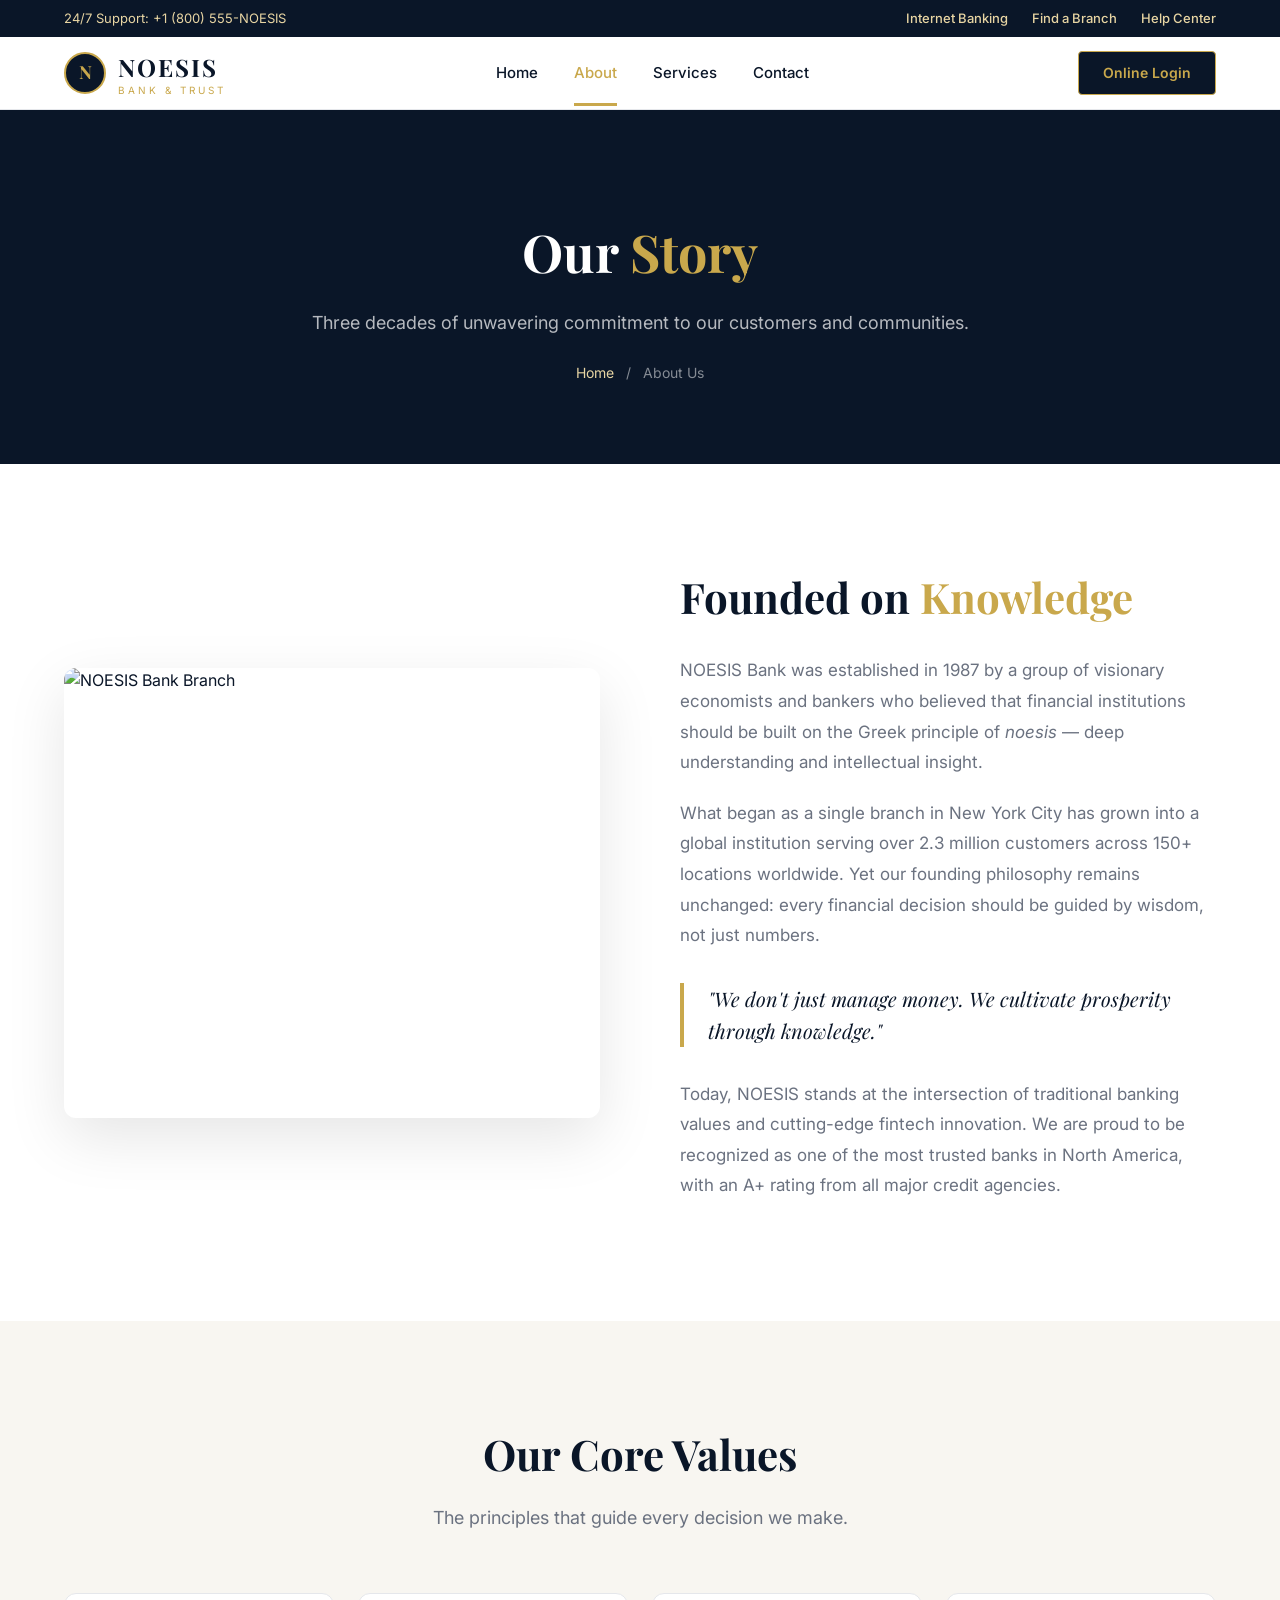
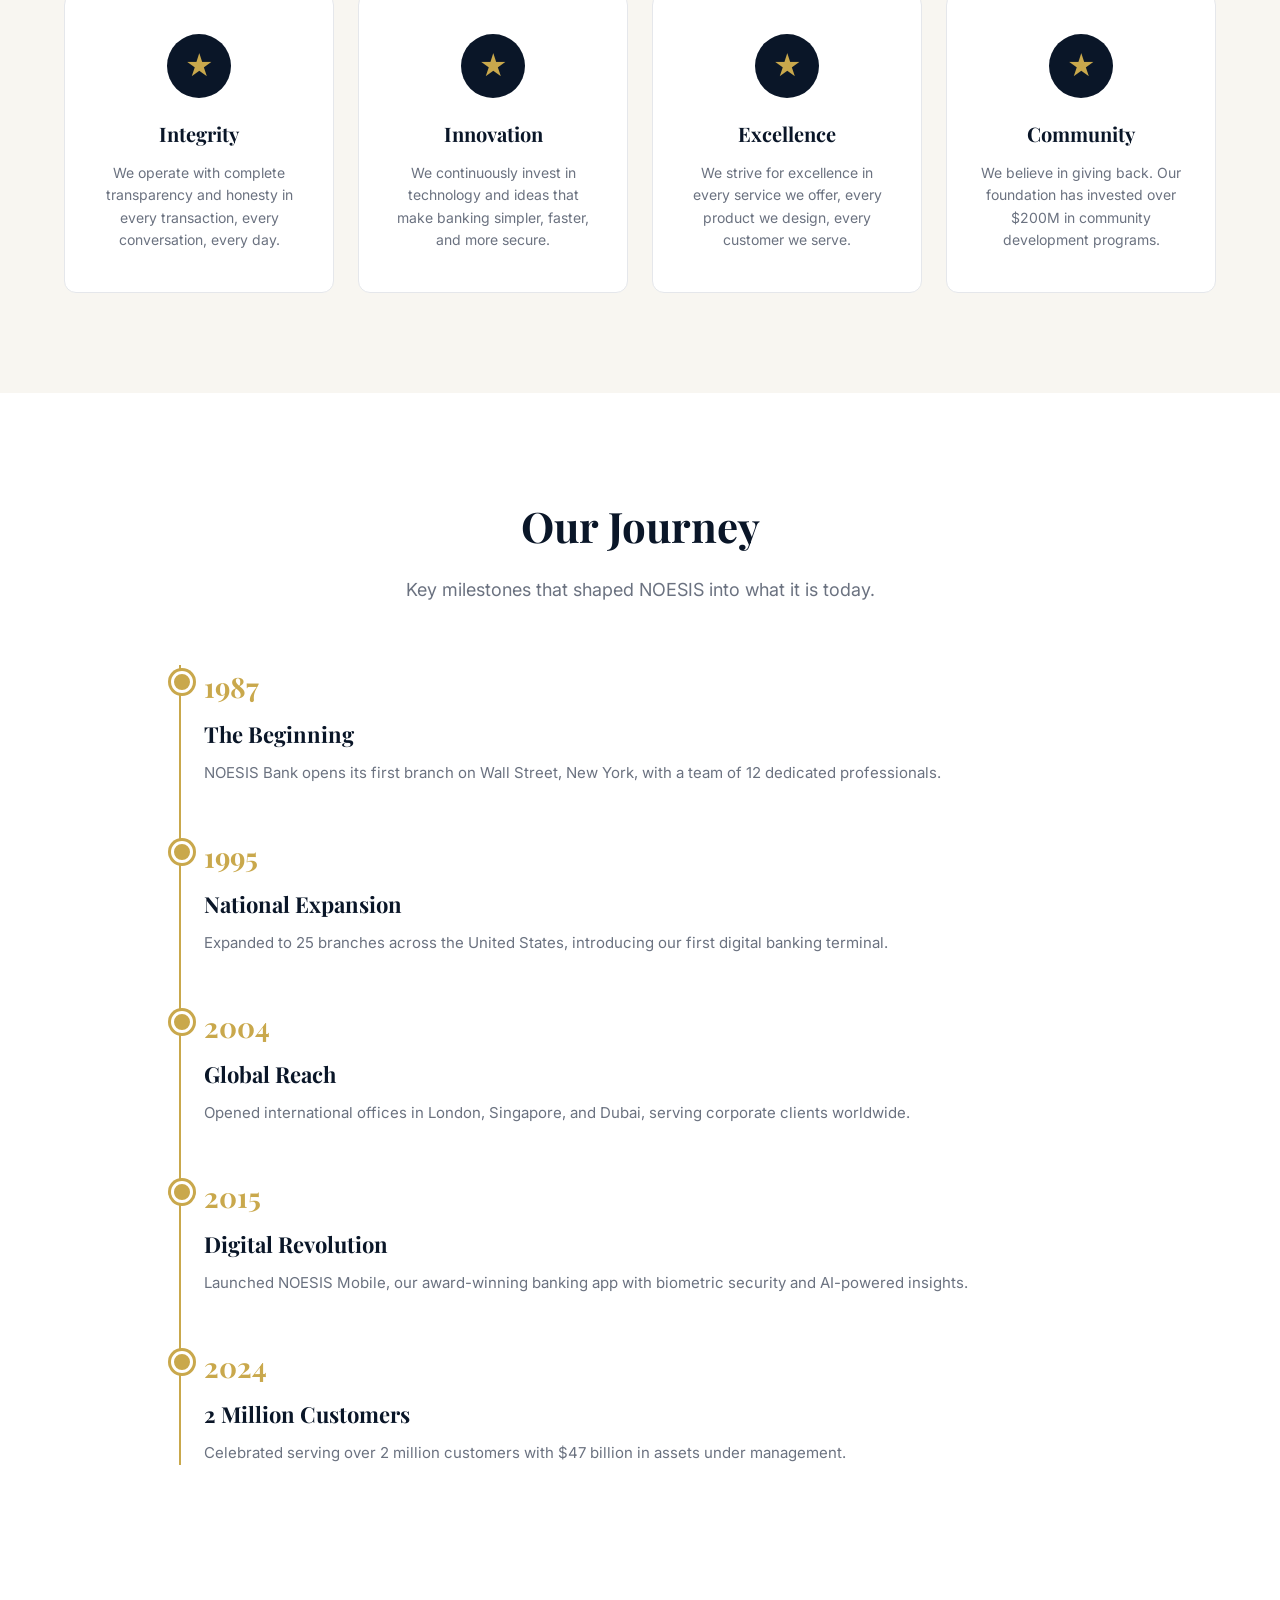
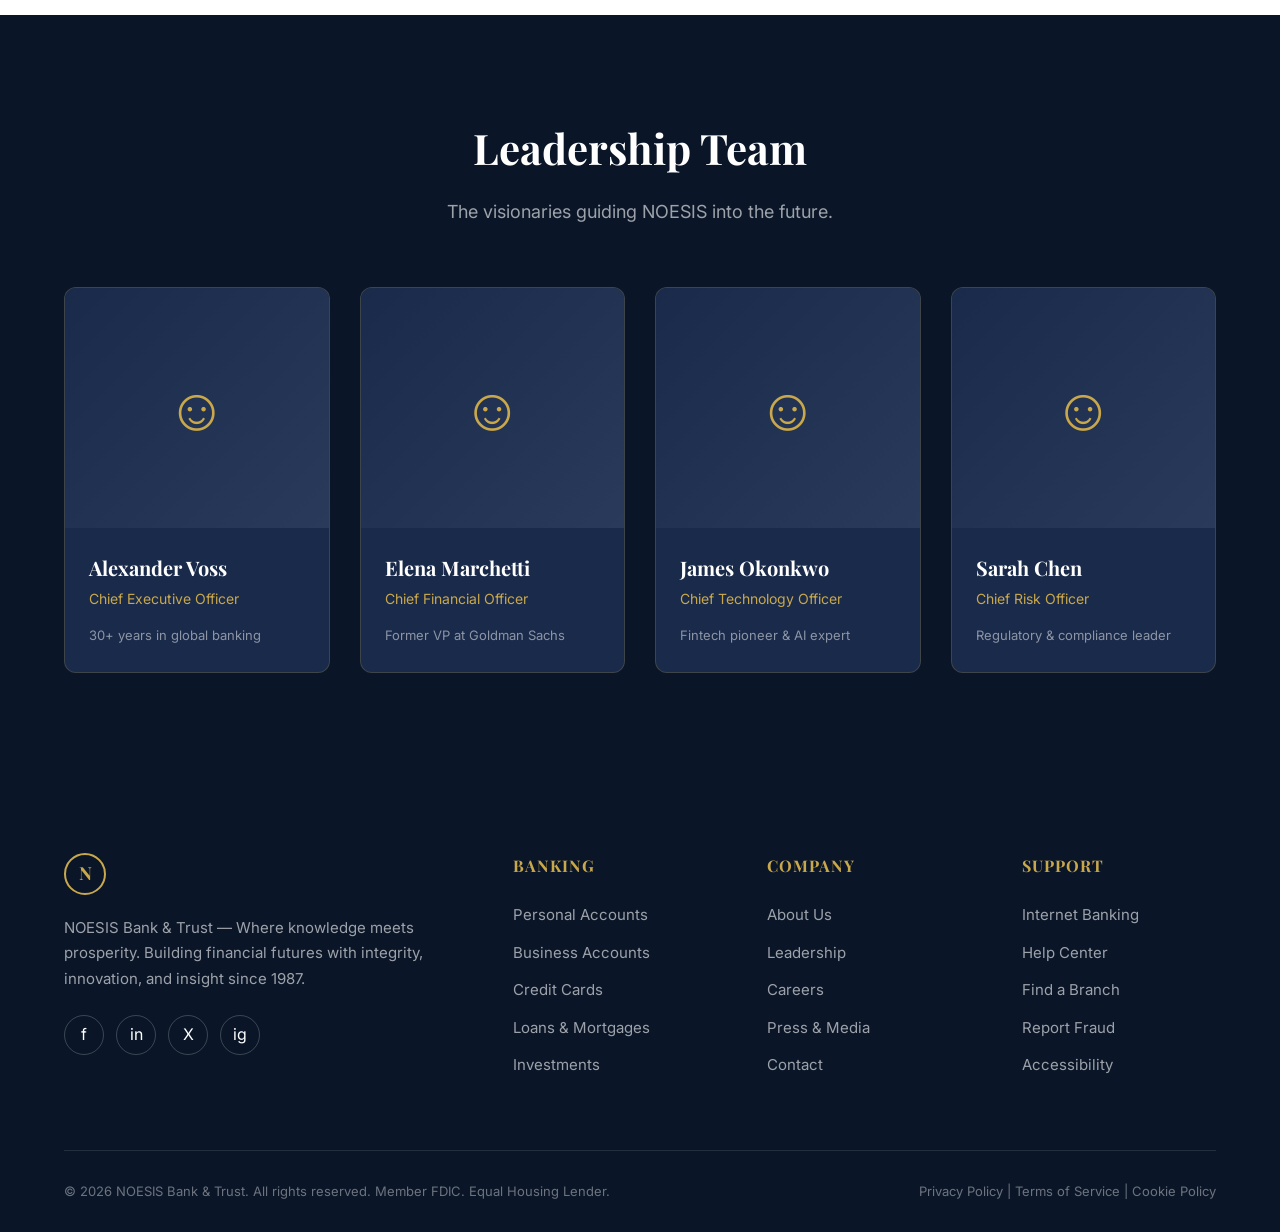
==== about.html @ 6f48d116 "Create about.html" ====
<!DOCTYPE html>
<html lang="en">
<head>
    <meta charset="UTF-8">
    <meta name="viewport" content="width=device-width, initial-scale=1.0">
    <title>About Us — NOESIS Bank & Trust</title>
    <link href="https://fonts.googleapis.com/css2?family=Playfair+Display:wght@400;600;700&family=Inter:wght@300;400;500;600;700&display=swap" rel="stylesheet">
    <style>
        :root {
            --navy: #0a1628;
            --navy-light: #1a2a4a;
            --gold: #c9a84c;
            --gold-light: #e8d5a3;
            --white: #ffffff;
            --offwhite: #f8f6f1;
            --gray: #6b7280;
            --light-gray: #e5e7eb;
        }
        * { margin: 0; padding: 0; box-sizing: border-box; }
        body { font-family: 'Inter', sans-serif; color: var(--navy); background: var(--white); line-height: 1.6; }
        h1, h2, h3, h4 { font-family: 'Playfair Display', serif; }
        a { text-decoration: none; color: inherit; }

        .top-bar { background: var(--navy); color: var(--gold-light); padding: 8px 0; font-size: 13px; }
        .top-bar .container { max-width: 1200px; margin: 0 auto; padding: 0 24px; display: flex; justify-content: space-between; align-items: center; }
        .top-bar a { color: var(--gold-light); margin-left: 20px; font-weight: 500; }
        .top-bar a:hover { color: var(--gold); }

        nav { background: var(--white); border-bottom: 1px solid var(--light-gray); position: sticky; top: 0; z-index: 100; }
        nav .container { max-width: 1200px; margin: 0 auto; padding: 0 24px; display: flex; justify-content: space-between; align-items: center; height: 72px; }
        .logo { display: flex; align-items: center; gap: 12px; }
        .logo-icon { width: 42px; height: 42px; background: var(--navy); border-radius: 50%; display: flex; align-items: center; justify-content: center; color: var(--gold); font-weight: 700; font-size: 18px; font-family: 'Playfair Display', serif; border: 2px solid var(--gold); }
        .logo-text { font-family: 'Playfair Display', serif; font-size: 24px; font-weight: 700; color: var(--navy); letter-spacing: 2px; }
        .logo-sub { font-size: 10px; color: var(--gold); letter-spacing: 3px; text-transform: uppercase; margin-top: -4px; }
        .nav-links { display: flex; gap: 36px; list-style: none; }
        .nav-links a { font-weight: 500; font-size: 15px; color: var(--navy); transition: color 0.3s; position: relative; }
        .nav-links a:hover, .nav-links a.active { color: var(--gold); }
        .nav-links a.active::after { content: ''; position: absolute; bottom: -24px; left: 0; right: 0; height: 3px; background: var(--gold); }
        .nav-cta { background: var(--navy); color: var(--gold); padding: 10px 24px; border-radius: 4px; font-weight: 600; font-size: 14px; border: 1px solid var(--gold); transition: all 0.3s; }
        .nav-cta:hover { background: var(--gold); color: var(--navy); }

        .page-header { background: var(--navy); color: var(--white); padding: 100px 0 80px; text-align: center; position: relative; }
        .page-header::before { content: ''; position: absolute; top: 0; left: 0; right: 0; bottom: 0; background: url('https://kimi-web-img.moonshot.cn/img/weformonline.com/e03327e2505bc230dfa56accf4d7be400094522f.jpg') center/cover; opacity: 0.15; }
        .page-header .container { max-width: 800px; margin: 0 auto; padding: 0 24px; position: relative; z-index: 1; }
        .page-header h1 { font-size: 52px; margin-bottom: 16px; }
        .page-header h1 span { color: var(--gold); }
        .page-header p { color: rgba(255,255,255,0.7); font-size: 18px; }
        .breadcrumb { display: flex; justify-content: center; gap: 12px; margin-top: 24px; font-size: 14px; color: rgba(255,255,255,0.5); }
        .breadcrumb a { color: var(--gold-light); }
        .breadcrumb a:hover { color: var(--gold); }

        .story-section { padding: 100px 0; background: var(--white); }
        .story-section .container { max-width: 1200px; margin: 0 auto; padding: 0 24px; display: grid; grid-template-columns: 1fr 1fr; gap: 80px; align-items: center; }
        .story-img { border-radius: 12px; overflow: hidden; box-shadow: 0 20px 60px rgba(0,0,0,0.1); }
        .story-img img { width: 100%; height: 450px; object-fit: cover; display: block; }
        .story-content h2 { font-size: 42px; margin-bottom: 24px; }
        .story-content h2 span { color: var(--gold); }
        .story-content p { color: var(--gray); font-size: 17px; margin-bottom: 20px; line-height: 1.8; }
        .story-quote { border-left: 4px solid var(--gold); padding-left: 24px; margin: 32px 0; font-style: italic; color: var(--navy); font-size: 20px; font-family: 'Playfair Display', serif; }

        .values-section { padding: 100px 0; background: var(--offwhite); }
        .values-section .container { max-width: 1200px; margin: 0 auto; padding: 0 24px; }
        .section-header { text-align: center; margin-bottom: 60px; }
        .section-header h2 { font-size: 42px; margin-bottom: 16px; }
        .section-header p { color: var(--gray); font-size: 18px; max-width: 600px; margin: 0 auto; }
        .values-grid { display: grid; grid-template-columns: repeat(4, 1fr); gap: 24px; }
        .value-card { background: var(--white); padding: 40px 30px; border-radius: 12px; text-align: center; border: 1px solid var(--light-gray); transition: all 0.3s; }
        .value-card:hover { transform: translateY(-6px); box-shadow: 0 16px 40px rgba(0,0,0,0.08); border-color: var(--gold); }
        .value-icon { width: 64px; height: 64px; background: var(--navy); border-radius: 50%; display: flex; align-items: center; justify-content: center; color: var(--gold); font-size: 28px; margin: 0 auto 20px; }
        .value-card h3 { font-size: 20px; margin-bottom: 12px; }
        .value-card p { color: var(--gray); font-size: 14px; }

        .timeline-section { padding: 100px 0; background: var(--white); }
        .timeline-section .container { max-width: 1000px; margin: 0 auto; padding: 0 24px; }
        .timeline { position: relative; padding-left: 40px; }
        .timeline::before { content: ''; position: absolute; left: 15px; top: 0; bottom: 0; width: 2px; background: var(--gold); }
        .timeline-item { position: relative; margin-bottom: 50px; }
        .timeline-item::before { content: ''; position: absolute; left: -33px; top: 6px; width: 16px; height: 16px; background: var(--gold); border-radius: 50%; border: 3px solid var(--white); box-shadow: 0 0 0 3px var(--gold); }
        .timeline-year { font-family: 'Playfair Display', serif; font-size: 28px; color: var(--gold); font-weight: 700; margin-bottom: 8px; }
        .timeline-item h3 { font-size: 22px; margin-bottom: 8px; }
        .timeline-item p { color: var(--gray); font-size: 15px; }

        .team-section { padding: 100px 0; background: var(--navy); color: var(--white); }
        .team-section .container { max-width: 1200px; margin: 0 auto; padding: 0 24px; }
        .team-section .section-header h2 { color: var(--white); }
        .team-section .section-header p { color: rgba(255,255,255,0.6); }
        .team-grid { display: grid; grid-template-columns: repeat(4, 1fr); gap: 30px; }
        .team-card { background: var(--navy-light); border-radius: 12px; overflow: hidden; border: 1px solid rgba(201,168,76,0.2); transition: all 0.3s; }
        .team-card:hover { transform: translateY(-6px); border-color: var(--gold); }
        .team-img { height: 240px; background: linear-gradient(135deg, var(--navy-light), #2a3a5a); display: flex; align-items: center; justify-content: center; font-size: 60px; color: var(--gold); }
        .team-info { padding: 24px; }
        .team-info h4 { font-size: 20px; margin-bottom: 4px; color: var(--white); }
        .team-info p { color: var(--gold); font-size: 14px; margin-bottom: 12px; }
        .team-info span { color: rgba(255,255,255,0.5); font-size: 13px; }

        footer { background: var(--navy); color: var(--white); padding: 80px 0 30px; }
        footer .container { max-width: 1200px; margin: 0 auto; padding: 0 24px; }
        .footer-grid { display: grid; grid-template-columns: 2fr 1fr 1fr 1fr; gap: 60px; margin-bottom: 60px; }
        .footer-brand .logo-icon { margin-bottom: 20px; }
        .footer-brand p { color: rgba(255,255,255,0.6); font-size: 15px; line-height: 1.7; margin-bottom: 24px; }
        .footer-social { display: flex; gap: 12px; }
        .footer-social a { width: 40px; height: 40px; border-radius: 50%; border: 1px solid rgba(255,255,255,0.2); display: flex; align-items: center; justify-content: center; color: var(--white); font-size: 16px; transition: all 0.3s; }
        .footer-social a:hover { background: var(--gold); border-color: var(--gold); color: var(--navy); }
        .footer-col h4 { color: var(--gold); font-size: 16px; margin-bottom: 24px; text-transform: uppercase; letter-spacing: 1px; }
        .footer-col ul { list-style: none; }
        .footer-col ul li { margin-bottom: 12px; }
        .footer-col ul li a { color: rgba(255,255,255,0.6); font-size: 15px; transition: color 0.3s; }
        .footer-col ul li a:hover { color: var(--gold); }
        .footer-bottom { border-top: 1px solid rgba(255,255,255,0.1); padding-top: 30px; display: flex; justify-content: space-between; align-items: center; }
        .footer-bottom p { color: rgba(255,255,255,0.4); font-size: 13px; }

        @media (max-width: 900px) {
            .story-section .container, .values-grid, .team-grid { grid-template-columns: 1fr; }
            .page-header h1 { font-size: 36px; }
            .footer-grid { grid-template-columns: 1fr 1fr; }
            .nav-links { display: none; }
        }
    </style>
<base target="_blank">
</head>
<body>
    <div class="top-bar">
        <div class="container">
            <span>24/7 Support: +1 (800) 555-NOESIS</span>
            <div>
                <a href="login.html">Internet Banking</a>
                <a href="contact.html">Find a Branch</a>
                <a href="contact.html">Help Center</a>
            </div>
        </div>
    </div>

    <nav>
        <div class="container">
            <a href="index.html" class="logo">
                <div class="logo-icon">N</div>
                <div>
                    <div class="logo-text">NOESIS</div>
                    <div class="logo-sub">Bank & Trust</div>
                </div>
            </a>
            <ul class="nav-links">
                <li><a href="index.html">Home</a></li>
                <li><a href="about.html" class="active">About</a></li>
                <li><a href="services.html">Services</a></li>
                <li><a href="contact.html">Contact</a></li>
            </ul>
            <a href="login.html" class="nav-cta">Online Login</a>
        </div>
    </nav>

    <section class="page-header">
        <div class="container">
            <h1>Our <span>Story</span></h1>
            <p>Three decades of unwavering commitment to our customers and communities.</p>
            <div class="breadcrumb">
                <a href="index.html">Home</a> <span>/</span> <span>About Us</span>
            </div>
        </div>
    </section>

    <section class="story-section">
        <div class="container">
            <div class="story-img">
                <img src="https://kimi-web-img.moonshot.cn/img/mojostumer.com/34886546cf386248ccc8cf921f926001f1798974.jpg" alt="NOESIS Bank Branch">
            </div>
            <div class="story-content">
                <h2>Founded on <span>Knowledge</span></h2>
                <p>NOESIS Bank was established in 1987 by a group of visionary economists and bankers who believed that financial institutions should be built on the Greek principle of <em>noesis</em> — deep understanding and intellectual insight.</p>
                <p>What began as a single branch in New York City has grown into a global institution serving over 2.3 million customers across 150+ locations worldwide. Yet our founding philosophy remains unchanged: every financial decision should be guided by wisdom, not just numbers.</p>
                <div class="story-quote">"We don't just manage money. We cultivate prosperity through knowledge."</div>
                <p>Today, NOESIS stands at the intersection of traditional banking values and cutting-edge fintech innovation. We are proud to be recognized as one of the most trusted banks in North America, with an A+ rating from all major credit agencies.</p>
            </div>
        </div>
    </section>

    <section class="values-section">
        <div class="container">
            <div class="section-header">
                <h2>Our Core Values</h2>
                <p>The principles that guide every decision we make.</p>
            </div>
            <div class="values-grid">
                <div class="value-card">
                    <div class="value-icon">&#9733;</div>
                    <h3>Integrity</h3>
                    <p>We operate with complete transparency and honesty in every transaction, every conversation, every day.</p>
                </div>
                <div class="value-card">
                    <div class="value-icon">&#9733;</div>
                    <h3>Innovation</h3>
                    <p>We continuously invest in technology and ideas that make banking simpler, faster, and more secure.</p>
                </div>
                <div class="value-card">
                    <div class="value-icon">&#9733;</div>
                    <h3>Excellence</h3>
                    <p>We strive for excellence in every service we offer, every product we design, every customer we serve.</p>
                </div>
                <div class="value-card">
                    <div class="value-icon">&#9733;</div>
                    <h3>Community</h3>
                    <p>We believe in giving back. Our foundation has invested over $200M in community development programs.</p>
                </div>
            </div>
        </div>
    </section>

    <section class="timeline-section">
        <div class="container">
            <div class="section-header">
                <h2>Our Journey</h2>
                <p>Key milestones that shaped NOESIS into what it is today.</p>
            </div>
            <div class="timeline">
                <div class="timeline-item">
                    <div class="timeline-year">1987</div>
                    <h3>The Beginning</h3>
                    <p>NOESIS Bank opens its first branch on Wall Street, New York, with a team of 12 dedicated professionals.</p>
                </div>
                <div class="timeline-item">
                    <div class="timeline-year">1995</div>
                    <h3>National Expansion</h3>
                    <p>Expanded to 25 branches across the United States, introducing our first digital banking terminal.</p>
                </div>
                <div class="timeline-item">
                    <div class="timeline-year">2004</div>
                    <h3>Global Reach</h3>
                    <p>Opened international offices in London, Singapore, and Dubai, serving corporate clients worldwide.</p>
                </div>
                <div class="timeline-item">
                    <div class="timeline-year">2015</div>
                    <h3>Digital Revolution</h3>
                    <p>Launched NOESIS Mobile, our award-winning banking app with biometric security and AI-powered insights.</p>
                </div>
                <div class="timeline-item">
                    <div class="timeline-year">2024</div>
                    <h3>2 Million Customers</h3>
                    <p>Celebrated serving over 2 million customers with $47 billion in assets under management.</p>
                </div>
            </div>
        </div>
    </section>

    <section class="team-section">
        <div class="container">
            <div class="section-header">
                <h2>Leadership Team</h2>
                <p>The visionaries guiding NOESIS into the future.</p>
            </div>
            <div class="team-grid">
                <div class="team-card">
                    <div class="team-img">&#9786;</div>
                    <div class="team-info">
                        <h4>Alexander Voss</h4>
                        <p>Chief Executive Officer</p>
                        <span>30+ years in global banking</span>
                    </div>
                </div>
                <div class="team-card">
                    <div class="team-img">&#9786;</div>
                    <div class="team-info">
                        <h4>Elena Marchetti</h4>
                        <p>Chief Financial Officer</p>
                        <span>Former VP at Goldman Sachs</span>
                    </div>
                </div>
                <div class="team-card">
                    <div class="team-img">&#9786;</div>
                    <div class="team-info">
                        <h4>James Okonkwo</h4>
                        <p>Chief Technology Officer</p>
                        <span>Fintech pioneer & AI expert</span>
                    </div>
                </div>
                <div class="team-card">
                    <div class="team-img">&#9786;</div>
                    <div class="team-info">
                        <h4>Sarah Chen</h4>
                        <p>Chief Risk Officer</p>
                        <span>Regulatory & compliance leader</span>
                    </div>
                </div>
            </div>
        </div>
    </section>

    <footer>
        <div class="container">
            <div class="footer-grid">
                <div class="footer-brand">
                    <div class="logo-icon">N</div>
                    <p>NOESIS Bank & Trust — Where knowledge meets prosperity. Building financial futures with integrity, innovation, and insight since 1987.</p>
                    <div class="footer-social">
                        <a href="#">f</a>
                        <a href="#">in</a>
                        <a href="#">X</a>
                        <a href="#">ig</a>
                    </div>
                </div>
                <div class="footer-col">
                    <h4>Banking</h4>
                    <ul>
                        <li><a href="services.html">Personal Accounts</a></li>
                        <li><a href="services.html">Business Accounts</a></li>
                        <li><a href="services.html">Credit Cards</a></li>
                        <li><a href="services.html">Loans & Mortgages</a></li>
                        <li><a href="services.html">Investments</a></li>
                    </ul>
                </div>
                <div class="footer-col">
                    <h4>Company</h4>
                    <ul>
                        <li><a href="about.html">About Us</a></li>
                        <li><a href="about.html">Leadership</a></li>
                        <li><a href="about.html">Careers</a></li>
                        <li><a href="about.html">Press & Media</a></li>
                        <li><a href="contact.html">Contact</a></li>
                    </ul>
                </div>
                <div class="footer-col">
                    <h4>Support</h4>
                    <ul>
                        <li><a href="login.html">Internet Banking</a></li>
                        <li><a href="contact.html">Help Center</a></li>
                        <li><a href="contact.html">Find a Branch</a></li>
                        <li><a href="contact.html">Report Fraud</a></li>
                        <li><a href="contact.html">Accessibility</a></li>
                    </ul>
                </div>
            </div>
            <div class="footer-bottom">
                <p>&copy; 2026 NOESIS Bank & Trust. All rights reserved. Member FDIC. Equal Housing Lender.</p>
                <p>Privacy Policy | Terms of Service | Cookie Policy</p>
            </div>
        </div>
    </footer>
</body>
</html>
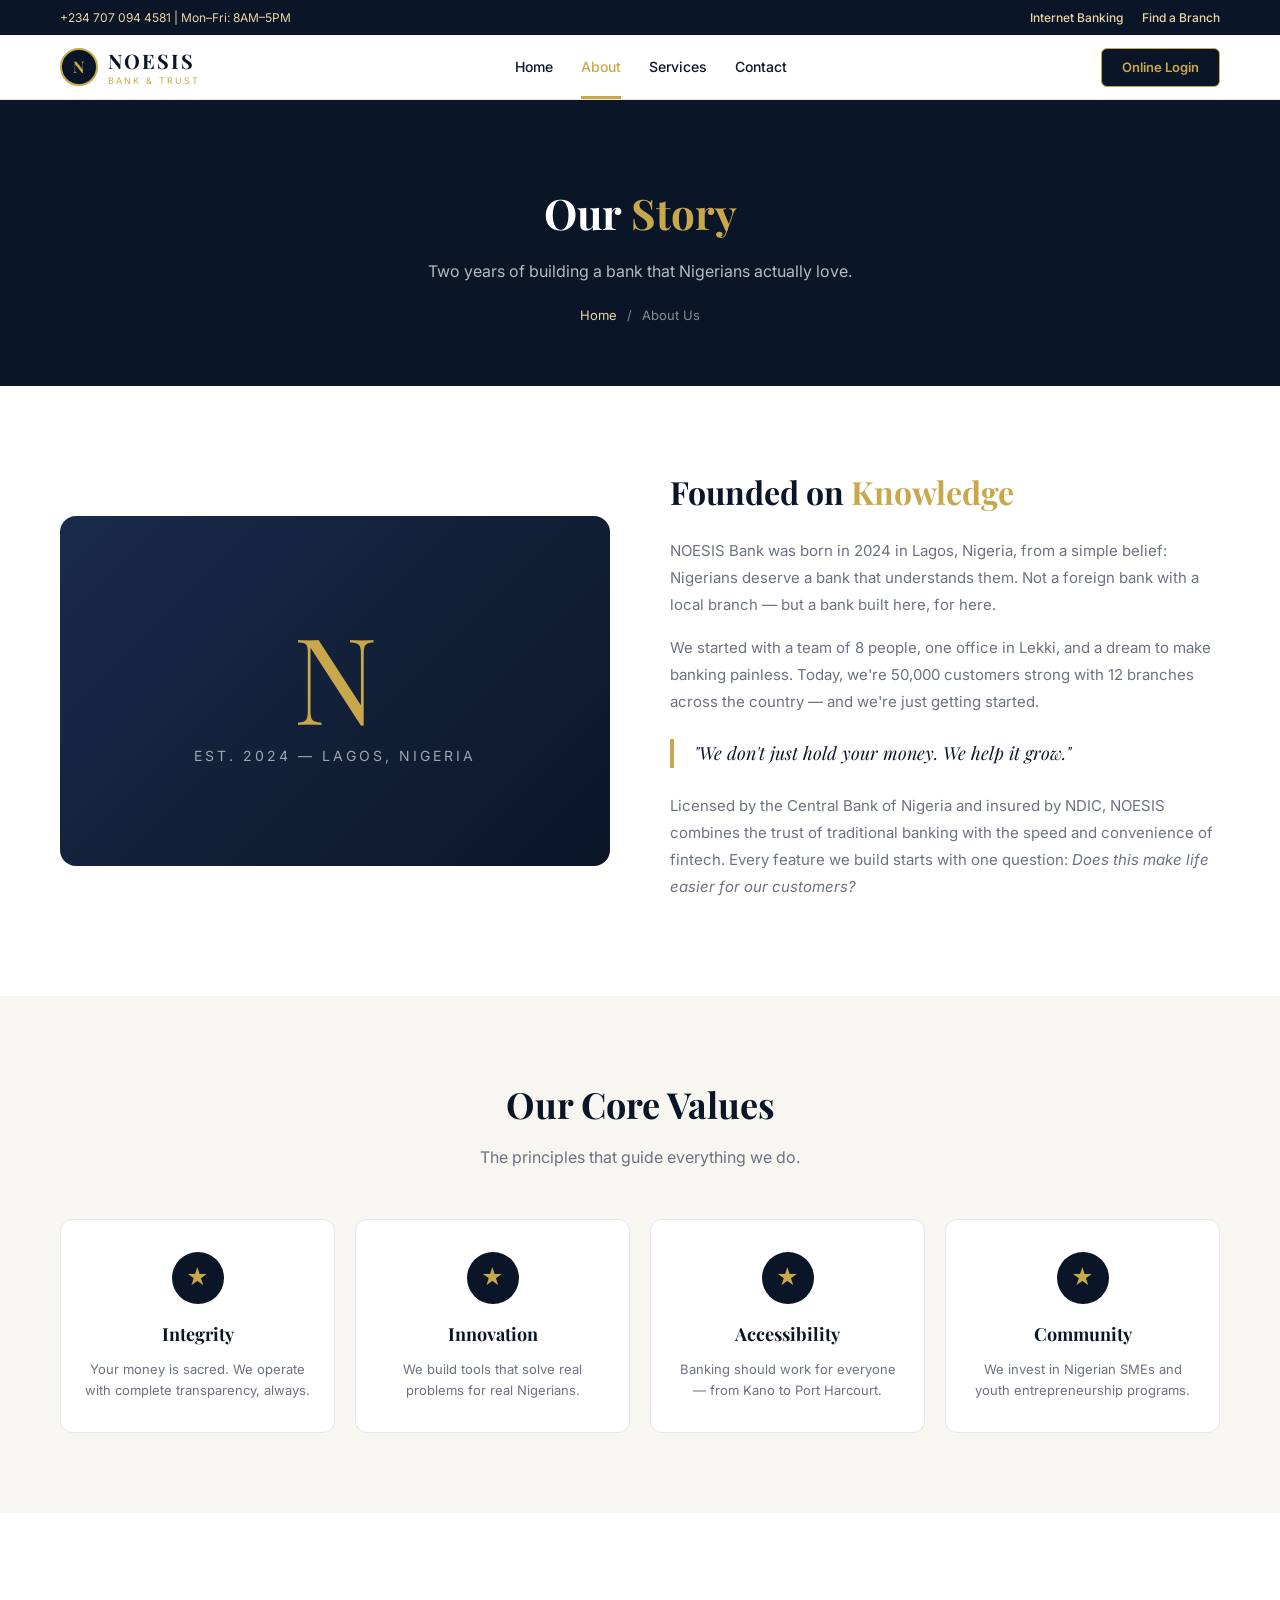
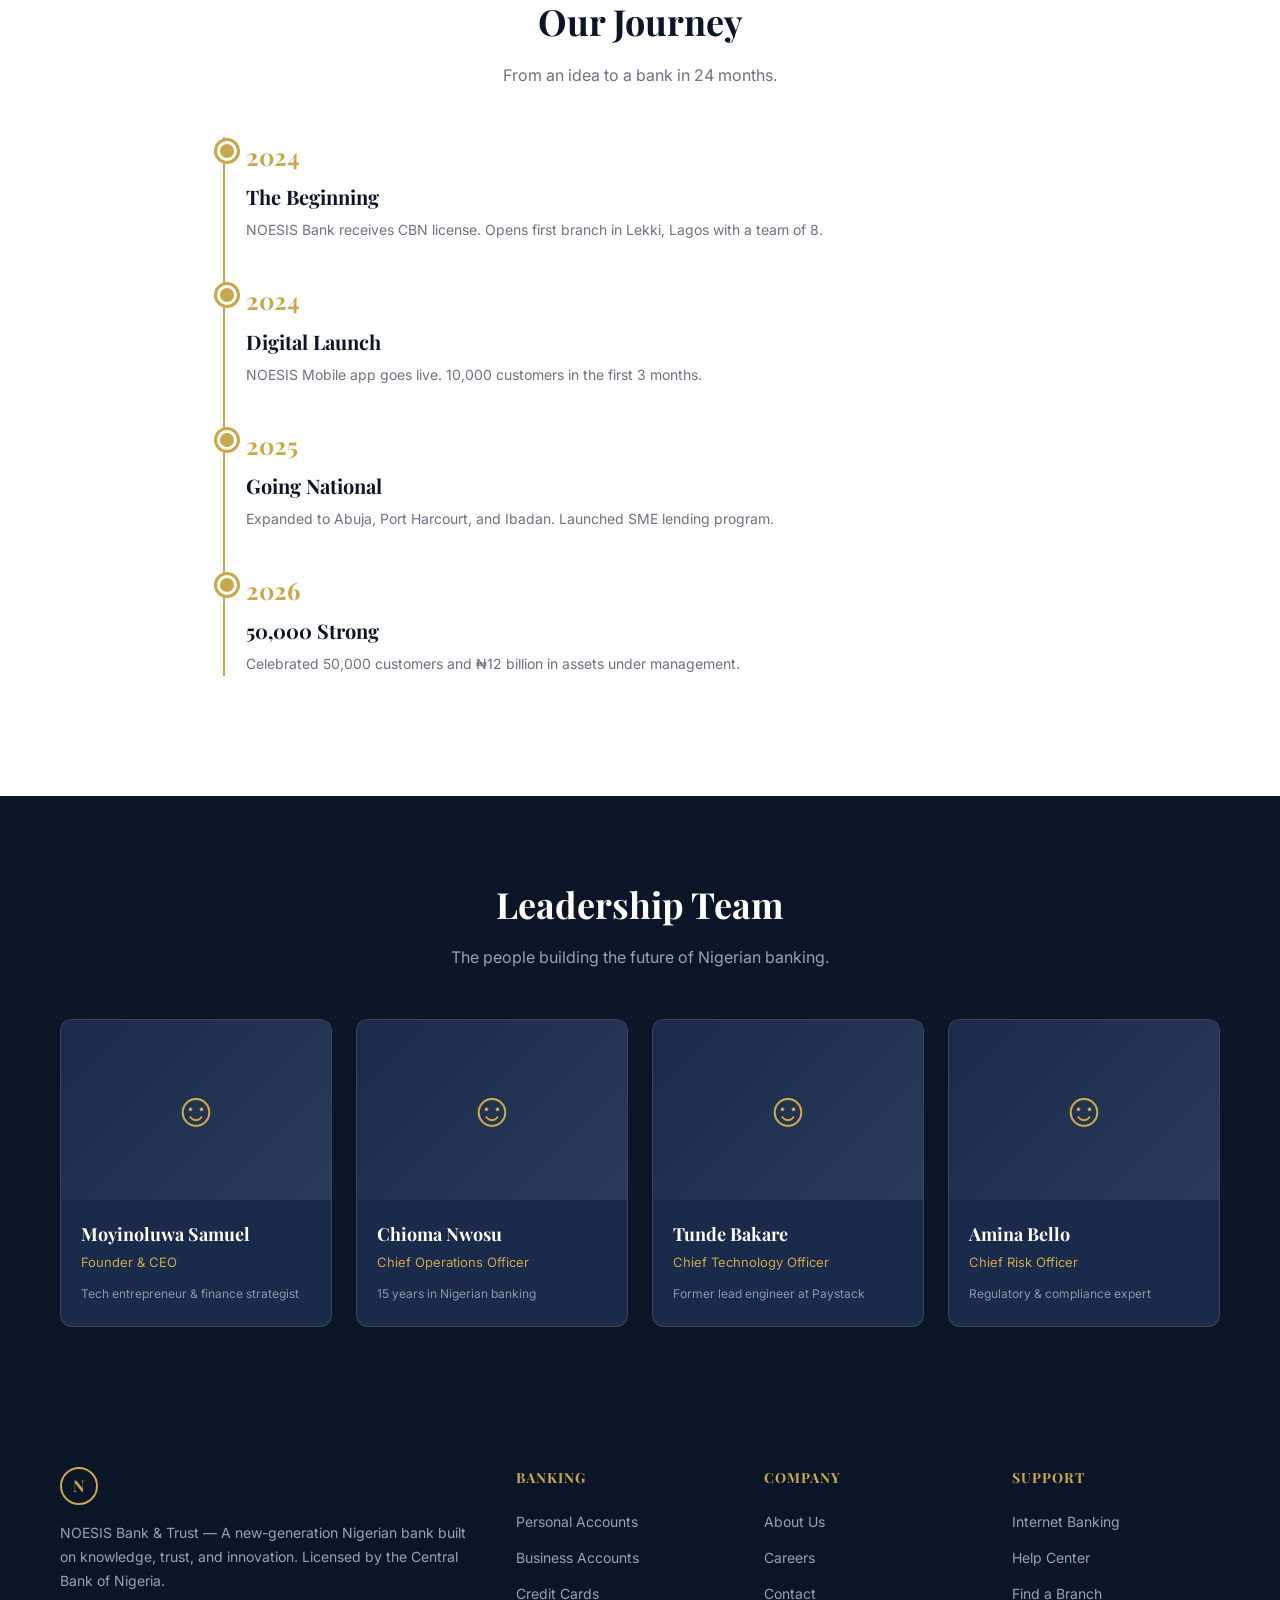
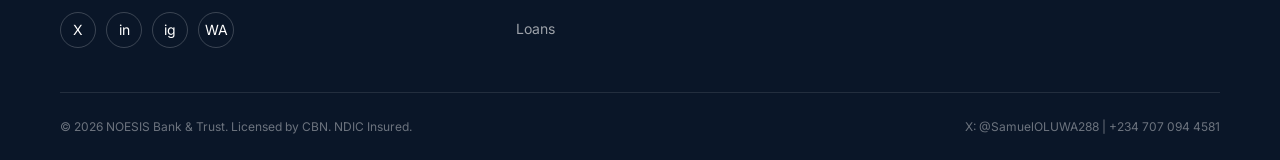
==== commit 29292d47: "Update about.html" ====
--- a/about.html
+++ b/about.html
@@ -5,115 +5,58 @@
     <meta name="viewport" content="width=device-width, initial-scale=1.0">
     <title>About Us — NOESIS Bank & Trust</title>
     <link href="https://fonts.googleapis.com/css2?family=Playfair+Display:wght@400;600;700&family=Inter:wght@300;400;500;600;700&display=swap" rel="stylesheet">
+    <link rel="stylesheet" href="style.css">
     <style>
-        :root {
-            --navy: #0a1628;
-            --navy-light: #1a2a4a;
-            --gold: #c9a84c;
-            --gold-light: #e8d5a3;
-            --white: #ffffff;
-            --offwhite: #f8f6f1;
-            --gray: #6b7280;
-            --light-gray: #e5e7eb;
-        }
-        * { margin: 0; padding: 0; box-sizing: border-box; }
-        body { font-family: 'Inter', sans-serif; color: var(--navy); background: var(--white); line-height: 1.6; }
-        h1, h2, h3, h4 { font-family: 'Playfair Display', serif; }
-        a { text-decoration: none; color: inherit; }
-
-        .top-bar { background: var(--navy); color: var(--gold-light); padding: 8px 0; font-size: 13px; }
-        .top-bar .container { max-width: 1200px; margin: 0 auto; padding: 0 24px; display: flex; justify-content: space-between; align-items: center; }
-        .top-bar a { color: var(--gold-light); margin-left: 20px; font-weight: 500; }
-        .top-bar a:hover { color: var(--gold); }
-
-        nav { background: var(--white); border-bottom: 1px solid var(--light-gray); position: sticky; top: 0; z-index: 100; }
-        nav .container { max-width: 1200px; margin: 0 auto; padding: 0 24px; display: flex; justify-content: space-between; align-items: center; height: 72px; }
-        .logo { display: flex; align-items: center; gap: 12px; }
-        .logo-icon { width: 42px; height: 42px; background: var(--navy); border-radius: 50%; display: flex; align-items: center; justify-content: center; color: var(--gold); font-weight: 700; font-size: 18px; font-family: 'Playfair Display', serif; border: 2px solid var(--gold); }
-        .logo-text { font-family: 'Playfair Display', serif; font-size: 24px; font-weight: 700; color: var(--navy); letter-spacing: 2px; }
-        .logo-sub { font-size: 10px; color: var(--gold); letter-spacing: 3px; text-transform: uppercase; margin-top: -4px; }
-        .nav-links { display: flex; gap: 36px; list-style: none; }
-        .nav-links a { font-weight: 500; font-size: 15px; color: var(--navy); transition: color 0.3s; position: relative; }
-        .nav-links a:hover, .nav-links a.active { color: var(--gold); }
-        .nav-links a.active::after { content: ''; position: absolute; bottom: -24px; left: 0; right: 0; height: 3px; background: var(--gold); }
-        .nav-cta { background: var(--navy); color: var(--gold); padding: 10px 24px; border-radius: 4px; font-weight: 600; font-size: 14px; border: 1px solid var(--gold); transition: all 0.3s; }
-        .nav-cta:hover { background: var(--gold); color: var(--navy); }
-
-        .page-header { background: var(--navy); color: var(--white); padding: 100px 0 80px; text-align: center; position: relative; }
-        .page-header::before { content: ''; position: absolute; top: 0; left: 0; right: 0; bottom: 0; background: url('https://kimi-web-img.moonshot.cn/img/weformonline.com/e03327e2505bc230dfa56accf4d7be400094522f.jpg') center/cover; opacity: 0.15; }
-        .page-header .container { max-width: 800px; margin: 0 auto; padding: 0 24px; position: relative; z-index: 1; }
-        .page-header h1 { font-size: 52px; margin-bottom: 16px; }
-        .page-header h1 span { color: var(--gold); }
-        .page-header p { color: rgba(255,255,255,0.7); font-size: 18px; }
-        .breadcrumb { display: flex; justify-content: center; gap: 12px; margin-top: 24px; font-size: 14px; color: rgba(255,255,255,0.5); }
-        .breadcrumb a { color: var(--gold-light); }
-        .breadcrumb a:hover { color: var(--gold); }
-
-        .story-section { padding: 100px 0; background: var(--white); }
-        .story-section .container { max-width: 1200px; margin: 0 auto; padding: 0 24px; display: grid; grid-template-columns: 1fr 1fr; gap: 80px; align-items: center; }
-        .story-img { border-radius: 12px; overflow: hidden; box-shadow: 0 20px 60px rgba(0,0,0,0.1); }
-        .story-img img { width: 100%; height: 450px; object-fit: cover; display: block; }
-        .story-content h2 { font-size: 42px; margin-bottom: 24px; }
+        .story-section { padding: 80px 0; background: var(--white); }
+        .story-section .container { max-width: 1200px; margin: 0 auto; padding: 0 20px; display: grid; grid-template-columns: 1fr 1fr; gap: 60px; align-items: center; }
+        .story-visual { display: flex; justify-content: center; align-items: center; min-height: 350px; background: linear-gradient(135deg, var(--navy-light), var(--navy)); border-radius: 16px; }
+        .story-visual-inner { text-align: center; color: var(--white); }
+        .story-visual-inner .big-n { font-family: 'Playfair Display', serif; font-size: 120px; color: var(--gold); line-height: 1; }
+        .story-visual-inner p { font-size: 14px; color: rgba(255,255,255,0.6); margin-top: 10px; letter-spacing: 3px; text-transform: uppercase; }
+        .story-content h2 { font-size: 32px; margin-bottom: 20px; }
         .story-content h2 span { color: var(--gold); }
-        .story-content p { color: var(--gray); font-size: 17px; margin-bottom: 20px; line-height: 1.8; }
-        .story-quote { border-left: 4px solid var(--gold); padding-left: 24px; margin: 32px 0; font-style: italic; color: var(--navy); font-size: 20px; font-family: 'Playfair Display', serif; }
-
-        .values-section { padding: 100px 0; background: var(--offwhite); }
-        .values-section .container { max-width: 1200px; margin: 0 auto; padding: 0 24px; }
-        .section-header { text-align: center; margin-bottom: 60px; }
-        .section-header h2 { font-size: 42px; margin-bottom: 16px; }
-        .section-header p { color: var(--gray); font-size: 18px; max-width: 600px; margin: 0 auto; }
-        .values-grid { display: grid; grid-template-columns: repeat(4, 1fr); gap: 24px; }
-        .value-card { background: var(--white); padding: 40px 30px; border-radius: 12px; text-align: center; border: 1px solid var(--light-gray); transition: all 0.3s; }
-        .value-card:hover { transform: translateY(-6px); box-shadow: 0 16px 40px rgba(0,0,0,0.08); border-color: var(--gold); }
-        .value-icon { width: 64px; height: 64px; background: var(--navy); border-radius: 50%; display: flex; align-items: center; justify-content: center; color: var(--gold); font-size: 28px; margin: 0 auto 20px; }
-        .value-card h3 { font-size: 20px; margin-bottom: 12px; }
-        .value-card p { color: var(--gray); font-size: 14px; }
-
-        .timeline-section { padding: 100px 0; background: var(--white); }
-        .timeline-section .container { max-width: 1000px; margin: 0 auto; padding: 0 24px; }
-        .timeline { position: relative; padding-left: 40px; }
-        .timeline::before { content: ''; position: absolute; left: 15px; top: 0; bottom: 0; width: 2px; background: var(--gold); }
-        .timeline-item { position: relative; margin-bottom: 50px; }
-        .timeline-item::before { content: ''; position: absolute; left: -33px; top: 6px; width: 16px; height: 16px; background: var(--gold); border-radius: 50%; border: 3px solid var(--white); box-shadow: 0 0 0 3px var(--gold); }
-        .timeline-year { font-family: 'Playfair Display', serif; font-size: 28px; color: var(--gold); font-weight: 700; margin-bottom: 8px; }
-        .timeline-item h3 { font-size: 22px; margin-bottom: 8px; }
-        .timeline-item p { color: var(--gray); font-size: 15px; }
-
-        .team-section { padding: 100px 0; background: var(--navy); color: var(--white); }
-        .team-section .container { max-width: 1200px; margin: 0 auto; padding: 0 24px; }
+        .story-content p { color: var(--gray); font-size: 15px; margin-bottom: 16px; line-height: 1.8; }
+        .story-quote { border-left: 4px solid var(--gold); padding-left: 20px; margin: 24px 0; font-style: italic; color: var(--navy); font-size: 18px; font-family: 'Playfair Display', serif; }
+
+        .values-section { padding: 80px 0; background: var(--offwhite); }
+        .values-section .container { max-width: 1200px; margin: 0 auto; padding: 0 20px; }
+        .values-grid { display: grid; grid-template-columns: repeat(4, 1fr); gap: 20px; }
+        .value-card { background: var(--white); padding: 32px 24px; border-radius: 12px; text-align: center; border: 1px solid var(--light-gray); transition: all 0.3s; }
+        .value-card:hover { transform: translateY(-4px); box-shadow: 0 12px 32px rgba(0,0,0,0.08); border-color: var(--gold); }
+        .value-icon { width: 52px; height: 52px; background: var(--navy); border-radius: 50%; display: flex; align-items: center; justify-content: center; color: var(--gold); font-size: 22px; margin: 0 auto 16px; }
+        .value-card h3 { font-size: 18px; margin-bottom: 10px; }
+        .value-card p { color: var(--gray); font-size: 13px; }
+
+        .timeline-section { padding: 80px 0; background: var(--white); }
+        .timeline-section .container { max-width: 900px; margin: 0 auto; padding: 0 20px; }
+        .timeline { position: relative; padding-left: 36px; }
+        .timeline::before { content: ''; position: absolute; left: 13px; top: 0; bottom: 0; width: 2px; background: var(--gold); }
+        .timeline-item { position: relative; margin-bottom: 40px; }
+        .timeline-item::before { content: ''; position: absolute; left: -29px; top: 4px; width: 14px; height: 14px; background: var(--gold); border-radius: 50%; border: 3px solid var(--white); box-shadow: 0 0 0 3px var(--gold); }
+        .timeline-year { font-family: 'Playfair Display', serif; font-size: 24px; color: var(--gold); font-weight: 700; margin-bottom: 6px; }
+        .timeline-item h3 { font-size: 20px; margin-bottom: 6px; }
+        .timeline-item p { color: var(--gray); font-size: 14px; }
+
+        .team-section { padding: 80px 0; background: var(--navy); color: var(--white); }
+        .team-section .container { max-width: 1200px; margin: 0 auto; padding: 0 20px; }
         .team-section .section-header h2 { color: var(--white); }
         .team-section .section-header p { color: rgba(255,255,255,0.6); }
-        .team-grid { display: grid; grid-template-columns: repeat(4, 1fr); gap: 30px; }
+        .team-grid { display: grid; grid-template-columns: repeat(4, 1fr); gap: 24px; }
         .team-card { background: var(--navy-light); border-radius: 12px; overflow: hidden; border: 1px solid rgba(201,168,76,0.2); transition: all 0.3s; }
-        .team-card:hover { transform: translateY(-6px); border-color: var(--gold); }
-        .team-img { height: 240px; background: linear-gradient(135deg, var(--navy-light), #2a3a5a); display: flex; align-items: center; justify-content: center; font-size: 60px; color: var(--gold); }
-        .team-info { padding: 24px; }
-        .team-info h4 { font-size: 20px; margin-bottom: 4px; color: var(--white); }
-        .team-info p { color: var(--gold); font-size: 14px; margin-bottom: 12px; }
-        .team-info span { color: rgba(255,255,255,0.5); font-size: 13px; }
-
-        footer { background: var(--navy); color: var(--white); padding: 80px 0 30px; }
-        footer .container { max-width: 1200px; margin: 0 auto; padding: 0 24px; }
-        .footer-grid { display: grid; grid-template-columns: 2fr 1fr 1fr 1fr; gap: 60px; margin-bottom: 60px; }
-        .footer-brand .logo-icon { margin-bottom: 20px; }
-        .footer-brand p { color: rgba(255,255,255,0.6); font-size: 15px; line-height: 1.7; margin-bottom: 24px; }
-        .footer-social { display: flex; gap: 12px; }
-        .footer-social a { width: 40px; height: 40px; border-radius: 50%; border: 1px solid rgba(255,255,255,0.2); display: flex; align-items: center; justify-content: center; color: var(--white); font-size: 16px; transition: all 0.3s; }
-        .footer-social a:hover { background: var(--gold); border-color: var(--gold); color: var(--navy); }
-        .footer-col h4 { color: var(--gold); font-size: 16px; margin-bottom: 24px; text-transform: uppercase; letter-spacing: 1px; }
-        .footer-col ul { list-style: none; }
-        .footer-col ul li { margin-bottom: 12px; }
-        .footer-col ul li a { color: rgba(255,255,255,0.6); font-size: 15px; transition: color 0.3s; }
-        .footer-col ul li a:hover { color: var(--gold); }
-        .footer-bottom { border-top: 1px solid rgba(255,255,255,0.1); padding-top: 30px; display: flex; justify-content: space-between; align-items: center; }
-        .footer-bottom p { color: rgba(255,255,255,0.4); font-size: 13px; }
-
-        @media (max-width: 900px) {
-            .story-section .container, .values-grid, .team-grid { grid-template-columns: 1fr; }
-            .page-header h1 { font-size: 36px; }
-            .footer-grid { grid-template-columns: 1fr 1fr; }
-            .nav-links { display: none; }
+        .team-card:hover { border-color: var(--gold); transform: translateY(-4px); }
+        .team-img { height: 180px; background: linear-gradient(135deg, var(--navy-light), #2a3a5a); display: flex; align-items: center; justify-content: center; font-size: 48px; color: var(--gold); }
+        .team-info { padding: 20px; }
+        .team-info h4 { font-size: 18px; margin-bottom: 3px; color: var(--white); }
+        .team-info p { color: var(--gold); font-size: 13px; margin-bottom: 8px; }
+        .team-info span { color: rgba(255,255,255,0.5); font-size: 12px; }
+
+        @media (max-width: 768px) {
+            .story-section .container { grid-template-columns: 1fr; }
+            .values-grid, .team-grid { grid-template-columns: repeat(2, 1fr); }
+            .story-visual { min-height: 250px; }
+        }
+        @media (max-width: 480px) {
+            .values-grid, .team-grid { grid-template-columns: 1fr; }
         }
     </style>
 <base target="_blank">
@@ -121,11 +64,10 @@
 <body>
     <div class="top-bar">
         <div class="container">
-            <span>24/7 Support: +1 (800) 555-NOESIS</span>
+            <span>+234 707 094 4581 | Mon–Fri: 8AM–5PM</span>
             <div>
                 <a href="login.html">Internet Banking</a>
                 <a href="contact.html">Find a Branch</a>
-                <a href="contact.html">Help Center</a>
             </div>
         </div>
     </div>
@@ -146,13 +88,23 @@
                 <li><a href="contact.html">Contact</a></li>
             </ul>
             <a href="login.html" class="nav-cta">Online Login</a>
+            <button class="mobile-menu-btn" onclick="toggleMenu()">
+                <span></span><span></span><span></span>
+            </button>
+        </div>
+        <div class="mobile-nav" id="mobileNav">
+            <a href="index.html">Home</a>
+            <a href="about.html" class="active">About</a>
+            <a href="services.html">Services</a>
+            <a href="contact.html">Contact</a>
+            <a href="login.html">Online Login</a>
         </div>
     </nav>
 
     <section class="page-header">
         <div class="container">
             <h1>Our <span>Story</span></h1>
-            <p>Three decades of unwavering commitment to our customers and communities.</p>
+            <p>Two years of building a bank that Nigerians actually love.</p>
             <div class="breadcrumb">
                 <a href="index.html">Home</a> <span>/</span> <span>About Us</span>
             </div>
@@ -161,15 +113,18 @@
 
     <section class="story-section">
         <div class="container">
-            <div class="story-img">
-                <img src="https://kimi-web-img.moonshot.cn/img/mojostumer.com/34886546cf386248ccc8cf921f926001f1798974.jpg" alt="NOESIS Bank Branch">
+            <div class="story-visual">
+                <div class="story-visual-inner">
+                    <div class="big-n">N</div>
+                    <p>Est. 2024 — Lagos, Nigeria</p>
+                </div>
             </div>
             <div class="story-content">
                 <h2>Founded on <span>Knowledge</span></h2>
-                <p>NOESIS Bank was established in 1987 by a group of visionary economists and bankers who believed that financial institutions should be built on the Greek principle of <em>noesis</em> — deep understanding and intellectual insight.</p>
-                <p>What began as a single branch in New York City has grown into a global institution serving over 2.3 million customers across 150+ locations worldwide. Yet our founding philosophy remains unchanged: every financial decision should be guided by wisdom, not just numbers.</p>
-                <div class="story-quote">"We don't just manage money. We cultivate prosperity through knowledge."</div>
-                <p>Today, NOESIS stands at the intersection of traditional banking values and cutting-edge fintech innovation. We are proud to be recognized as one of the most trusted banks in North America, with an A+ rating from all major credit agencies.</p>
+                <p>NOESIS Bank was born in 2024 in Lagos, Nigeria, from a simple belief: Nigerians deserve a bank that understands them. Not a foreign bank with a local branch — but a bank built here, for here.</p>
+                <p>We started with a team of 8 people, one office in Lekki, and a dream to make banking painless. Today, we're 50,000 customers strong with 12 branches across the country — and we're just getting started.</p>
+                <div class="story-quote">"We don't just hold your money. We help it grow."</div>
+                <p>Licensed by the Central Bank of Nigeria and insured by NDIC, NOESIS combines the trust of traditional banking with the speed and convenience of fintech. Every feature we build starts with one question: <em>Does this make life easier for our customers?</em></p>
             </div>
         </div>
     </section>
@@ -178,28 +133,28 @@
         <div class="container">
             <div class="section-header">
                 <h2>Our Core Values</h2>
-                <p>The principles that guide every decision we make.</p>
+                <p>The principles that guide everything we do.</p>
             </div>
             <div class="values-grid">
                 <div class="value-card">
                     <div class="value-icon">&#9733;</div>
                     <h3>Integrity</h3>
-                    <p>We operate with complete transparency and honesty in every transaction, every conversation, every day.</p>
+                    <p>Your money is sacred. We operate with complete transparency, always.</p>
                 </div>
                 <div class="value-card">
                     <div class="value-icon">&#9733;</div>
                     <h3>Innovation</h3>
-                    <p>We continuously invest in technology and ideas that make banking simpler, faster, and more secure.</p>
-                </div>
-                <div class="value-card">
-                    <div class="value-icon">&#9733;</div>
-                    <h3>Excellence</h3>
-                    <p>We strive for excellence in every service we offer, every product we design, every customer we serve.</p>
+                    <p>We build tools that solve real problems for real Nigerians.</p>
+                </div>
+                <div class="value-card">
+                    <div class="value-icon">&#9733;</div>
+                    <h3>Accessibility</h3>
+                    <p>Banking should work for everyone — from Kano to Port Harcourt.</p>
                 </div>
                 <div class="value-card">
                     <div class="value-icon">&#9733;</div>
                     <h3>Community</h3>
-                    <p>We believe in giving back. Our foundation has invested over $200M in community development programs.</p>
+                    <p>We invest in Nigerian SMEs and youth entrepreneurship programs.</p>
                 </div>
             </div>
         </div>
@@ -209,33 +164,28 @@
         <div class="container">
             <div class="section-header">
                 <h2>Our Journey</h2>
-                <p>Key milestones that shaped NOESIS into what it is today.</p>
+                <p>From an idea to a bank in 24 months.</p>
             </div>
             <div class="timeline">
                 <div class="timeline-item">
-                    <div class="timeline-year">1987</div>
+                    <div class="timeline-year">2024</div>
                     <h3>The Beginning</h3>
-                    <p>NOESIS Bank opens its first branch on Wall Street, New York, with a team of 12 dedicated professionals.</p>
-                </div>
-                <div class="timeline-item">
-                    <div class="timeline-year">1995</div>
-                    <h3>National Expansion</h3>
-                    <p>Expanded to 25 branches across the United States, introducing our first digital banking terminal.</p>
-                </div>
-                <div class="timeline-item">
-                    <div class="timeline-year">2004</div>
-                    <h3>Global Reach</h3>
-                    <p>Opened international offices in London, Singapore, and Dubai, serving corporate clients worldwide.</p>
-                </div>
-                <div class="timeline-item">
-                    <div class="timeline-year">2015</div>
-                    <h3>Digital Revolution</h3>
-                    <p>Launched NOESIS Mobile, our award-winning banking app with biometric security and AI-powered insights.</p>
+                    <p>NOESIS Bank receives CBN license. Opens first branch in Lekki, Lagos with a team of 8.</p>
                 </div>
                 <div class="timeline-item">
                     <div class="timeline-year">2024</div>
-                    <h3>2 Million Customers</h3>
-                    <p>Celebrated serving over 2 million customers with $47 billion in assets under management.</p>
+                    <h3>Digital Launch</h3>
+                    <p>NOESIS Mobile app goes live. 10,000 customers in the first 3 months.</p>
+                </div>
+                <div class="timeline-item">
+                    <div class="timeline-year">2025</div>
+                    <h3>Going National</h3>
+                    <p>Expanded to Abuja, Port Harcourt, and Ibadan. Launched SME lending program.</p>
+                </div>
+                <div class="timeline-item">
+                    <div class="timeline-year">2026</div>
+                    <h3>50,000 Strong</h3>
+                    <p>Celebrated 50,000 customers and ₦12 billion in assets under management.</p>
                 </div>
             </div>
         </div>
@@ -245,39 +195,39 @@
         <div class="container">
             <div class="section-header">
                 <h2>Leadership Team</h2>
-                <p>The visionaries guiding NOESIS into the future.</p>
+                <p>The people building the future of Nigerian banking.</p>
             </div>
             <div class="team-grid">
                 <div class="team-card">
                     <div class="team-img">&#9786;</div>
                     <div class="team-info">
-                        <h4>Alexander Voss</h4>
-                        <p>Chief Executive Officer</p>
-                        <span>30+ years in global banking</span>
-                    </div>
-                </div>
-                <div class="team-card">
-                    <div class="team-img">&#9786;</div>
-                    <div class="team-info">
-                        <h4>Elena Marchetti</h4>
-                        <p>Chief Financial Officer</p>
-                        <span>Former VP at Goldman Sachs</span>
-                    </div>
-                </div>
-                <div class="team-card">
-                    <div class="team-img">&#9786;</div>
-                    <div class="team-info">
-                        <h4>James Okonkwo</h4>
+                        <h4>Moyinoluwa Samuel</h4>
+                        <p>Founder & CEO</p>
+                        <span>Tech entrepreneur & finance strategist</span>
+                    </div>
+                </div>
+                <div class="team-card">
+                    <div class="team-img">&#9786;</div>
+                    <div class="team-info">
+                        <h4>Chioma Nwosu</h4>
+                        <p>Chief Operations Officer</p>
+                        <span>15 years in Nigerian banking</span>
+                    </div>
+                </div>
+                <div class="team-card">
+                    <div class="team-img">&#9786;</div>
+                    <div class="team-info">
+                        <h4>Tunde Bakare</h4>
                         <p>Chief Technology Officer</p>
-                        <span>Fintech pioneer & AI expert</span>
-                    </div>
-                </div>
-                <div class="team-card">
-                    <div class="team-img">&#9786;</div>
-                    <div class="team-info">
-                        <h4>Sarah Chen</h4>
+                        <span>Former lead engineer at Paystack</span>
+                    </div>
+                </div>
+                <div class="team-card">
+                    <div class="team-img">&#9786;</div>
+                    <div class="team-info">
+                        <h4>Amina Bello</h4>
                         <p>Chief Risk Officer</p>
-                        <span>Regulatory & compliance leader</span>
+                        <span>Regulatory & compliance expert</span>
                     </div>
                 </div>
             </div>
@@ -289,12 +239,12 @@
             <div class="footer-grid">
                 <div class="footer-brand">
                     <div class="logo-icon">N</div>
-                    <p>NOESIS Bank & Trust — Where knowledge meets prosperity. Building financial futures with integrity, innovation, and insight since 1987.</p>
+                    <p>NOESIS Bank & Trust — A new-generation Nigerian bank built on knowledge, trust, and innovation. Licensed by the Central Bank of Nigeria.</p>
                     <div class="footer-social">
-                        <a href="#">f</a>
+                        <a href="https://x.com/SamuelOLUWA288">X</a>
                         <a href="#">in</a>
-                        <a href="#">X</a>
                         <a href="#">ig</a>
+                        <a href="https://wa.me/2347070944581">WA</a>
                     </div>
                 </div>
                 <div class="footer-col">
@@ -303,17 +253,14 @@
                         <li><a href="services.html">Personal Accounts</a></li>
                         <li><a href="services.html">Business Accounts</a></li>
                         <li><a href="services.html">Credit Cards</a></li>
-                        <li><a href="services.html">Loans & Mortgages</a></li>
-                        <li><a href="services.html">Investments</a></li>
+                        <li><a href="services.html">Loans</a></li>
                     </ul>
                 </div>
                 <div class="footer-col">
                     <h4>Company</h4>
                     <ul>
                         <li><a href="about.html">About Us</a></li>
-                        <li><a href="about.html">Leadership</a></li>
                         <li><a href="about.html">Careers</a></li>
-                        <li><a href="about.html">Press & Media</a></li>
                         <li><a href="contact.html">Contact</a></li>
                     </ul>
                 </div>
@@ -323,16 +270,25 @@
                         <li><a href="login.html">Internet Banking</a></li>
                         <li><a href="contact.html">Help Center</a></li>
                         <li><a href="contact.html">Find a Branch</a></li>
-                        <li><a href="contact.html">Report Fraud</a></li>
-                        <li><a href="contact.html">Accessibility</a></li>
                     </ul>
                 </div>
             </div>
             <div class="footer-bottom">
-                <p>&copy; 2026 NOESIS Bank & Trust. All rights reserved. Member FDIC. Equal Housing Lender.</p>
-                <p>Privacy Policy | Terms of Service | Cookie Policy</p>
+                <p>&copy; 2026 NOESIS Bank & Trust. Licensed by CBN. NDIC Insured.</p>
+                <p class="footer-x-handle">X: @SamuelOLUWA288 | +234 707 094 4581</p>
             </div>
         </div>
     </footer>
+
+    <script>
+        function toggleMenu() {
+            document.getElementById('mobileNav').classList.toggle('active');
+        }
+        const user = JSON.parse(localStorage.getItem('noesisUser'));
+        if (user && user.name) {
+            document.querySelector('.nav-cta').textContent = 'My Account';
+            document.querySelector('.nav-cta').href = 'dashboard.html';
+        }
+    </script>
 </body>
 </html>
--- a/style.css
+++ b/style.css
@@ -0,0 +1,147 @@
+/* NOESIS Bank - Shared Styles */
+:root {
+    --navy: #0a1628;
+    --navy-light: #1a2a4a;
+    --gold: #c9a84c;
+    --gold-light: #e8d5a3;
+    --white: #ffffff;
+    --offwhite: #f8f6f1;
+    --gray: #6b7280;
+    --light-gray: #e5e7eb;
+    --success: #10b981;
+    --danger: #dc2626;
+    --warning: #f59e0b;
+}
+* { margin: 0; padding: 0; box-sizing: border-box; }
+html { scroll-behavior: smooth; }
+body { font-family: 'Inter', sans-serif; color: var(--navy); background: var(--white); line-height: 1.6; }
+h1, h2, h3, h4 { font-family: 'Playfair Display', serif; }
+a { text-decoration: none; color: inherit; }
+
+/* Top Bar */
+.top-bar { background: var(--navy); color: var(--gold-light); padding: 8px 0; font-size: 12px; }
+.top-bar .container { max-width: 1200px; margin: 0 auto; padding: 0 20px; display: flex; justify-content: space-between; align-items: center; flex-wrap: wrap; gap: 8px; }
+.top-bar a { color: var(--gold-light); margin-left: 16px; font-weight: 500; font-size: 12px; }
+.top-bar a:hover { color: var(--gold); }
+
+/* Navbar */
+nav { background: var(--white); border-bottom: 1px solid var(--light-gray); position: sticky; top: 0; z-index: 100; }
+nav .container { max-width: 1200px; margin: 0 auto; padding: 0 20px; display: flex; justify-content: space-between; align-items: center; height: 64px; }
+.logo { display: flex; align-items: center; gap: 10px; }
+.logo-icon { width: 38px; height: 38px; background: var(--navy); border-radius: 50%; display: flex; align-items: center; justify-content: center; color: var(--gold); font-weight: 700; font-size: 16px; font-family: 'Playfair Display', serif; border: 2px solid var(--gold); }
+.logo-text { font-family: 'Playfair Display', serif; font-size: 20px; font-weight: 700; color: var(--navy); letter-spacing: 2px; }
+.logo-sub { font-size: 9px; color: var(--gold); letter-spacing: 2px; text-transform: uppercase; margin-top: -3px; }
+.nav-links { display: flex; gap: 28px; list-style: none; }
+.nav-links a { font-weight: 500; font-size: 14px; color: var(--navy); transition: color 0.3s; position: relative; padding: 4px 0; }
+.nav-links a:hover, .nav-links a.active { color: var(--gold); }
+.nav-links a.active::after { content: ''; position: absolute; bottom: -20px; left: 0; right: 0; height: 3px; background: var(--gold); }
+.nav-cta { background: var(--navy); color: var(--gold); padding: 8px 20px; border-radius: 6px; font-weight: 600; font-size: 13px; border: 1px solid var(--gold); transition: all 0.3s; }
+.nav-cta:hover { background: var(--gold); color: var(--navy); }
+
+/* Mobile Menu */
+.mobile-menu-btn { display: none; flex-direction: column; gap: 5px; cursor: pointer; padding: 8px; background: none; border: none; }
+.mobile-menu-btn span { width: 24px; height: 2px; background: var(--navy); transition: all 0.3s; }
+.mobile-nav { display: none; position: absolute; top: 64px; left: 0; right: 0; background: var(--white); border-bottom: 1px solid var(--light-gray); padding: 20px; box-shadow: 0 10px 30px rgba(0,0,0,0.1); }
+.mobile-nav.active { display: block; }
+.mobile-nav a { display: block; padding: 12px 0; font-weight: 500; color: var(--navy); border-bottom: 1px solid var(--light-gray); }
+.mobile-nav a:last-child { border-bottom: none; }
+.mobile-nav a.active { color: var(--gold); }
+
+/* Buttons */
+.btn-primary { background: var(--gold); color: var(--navy); padding: 12px 28px; border-radius: 6px; font-weight: 600; font-size: 14px; border: none; cursor: pointer; transition: all 0.3s; display: inline-block; text-align: center; }
+.btn-primary:hover { background: var(--gold-light); transform: translateY(-2px); }
+.btn-secondary { background: transparent; color: var(--white); padding: 12px 28px; border-radius: 6px; font-weight: 600; font-size: 14px; border: 1px solid rgba(255,255,255,0.3); cursor: pointer; transition: all 0.3s; display: inline-block; text-align: center; }
+.btn-secondary:hover { border-color: var(--gold); color: var(--gold); }
+.btn-dark { background: var(--navy); color: var(--gold); padding: 12px 28px; border-radius: 6px; font-weight: 600; font-size: 14px; border: 1px solid var(--gold); cursor: pointer; transition: all 0.3s; display: inline-block; text-align: center; }
+.btn-dark:hover { background: var(--gold); color: var(--navy); }
+
+/* Section Headers */
+.section-header { text-align: center; margin-bottom: 48px; }
+.section-header h2 { font-size: 36px; margin-bottom: 12px; }
+.section-header p { color: var(--gray); font-size: 16px; max-width: 550px; margin: 0 auto; }
+
+/* Page Header */
+.page-header { background: var(--navy); color: var(--white); padding: 80px 0 60px; text-align: center; position: relative; }
+.page-header .container { max-width: 800px; margin: 0 auto; padding: 0 20px; position: relative; z-index: 1; }
+.page-header h1 { font-size: 42px; margin-bottom: 12px; }
+.page-header h1 span { color: var(--gold); }
+.page-header p { color: rgba(255,255,255,0.7); font-size: 16px; }
+.breadcrumb { display: flex; justify-content: center; gap: 10px; margin-top: 20px; font-size: 13px; color: rgba(255,255,255,0.5); }
+.breadcrumb a { color: var(--gold-light); }
+.breadcrumb a:hover { color: var(--gold); }
+
+/* Footer */
+footer { background: var(--navy); color: var(--white); padding: 60px 0 24px; }
+footer .container { max-width: 1200px; margin: 0 auto; padding: 0 20px; }
+.footer-grid { display: grid; grid-template-columns: 2fr 1fr 1fr 1fr; gap: 40px; margin-bottom: 40px; }
+.footer-brand .logo-icon { margin-bottom: 16px; }
+.footer-brand p { color: rgba(255,255,255,0.6); font-size: 14px; line-height: 1.7; margin-bottom: 20px; }
+.footer-social { display: flex; gap: 10px; }
+.footer-social a { width: 36px; height: 36px; border-radius: 50%; border: 1px solid rgba(255,255,255,0.2); display: flex; align-items: center; justify-content: center; color: var(--white); font-size: 14px; transition: all 0.3s; }
+.footer-social a:hover { background: var(--gold); border-color: var(--gold); color: var(--navy); }
+.footer-col h4 { color: var(--gold); font-size: 14px; margin-bottom: 20px; text-transform: uppercase; letter-spacing: 1px; }
+.footer-col ul { list-style: none; }
+.footer-col ul li { margin-bottom: 10px; }
+.footer-col ul li a { color: rgba(255,255,255,0.6); font-size: 14px; transition: color 0.3s; }
+.footer-col ul li a:hover { color: var(--gold); }
+.footer-bottom { border-top: 1px solid rgba(255,255,255,0.1); padding-top: 24px; display: flex; justify-content: space-between; align-items: center; flex-wrap: wrap; gap: 8px; }
+.footer-bottom p { color: rgba(255,255,255,0.4); font-size: 12px; }
+.footer-x-handle { color: var(--gold-light); font-size: 12px; }
+
+/* Form Styles */
+.form-group { margin-bottom: 18px; }
+.form-group label { display: block; font-size: 13px; font-weight: 600; margin-bottom: 6px; color: var(--navy); }
+.form-group input, .form-group select, .form-group textarea { width: 100%; padding: 12px 14px; border: 1px solid var(--light-gray); border-radius: 8px; font-family: 'Inter', sans-serif; font-size: 14px; background: var(--white); transition: all 0.3s; }
+.form-group input:focus, .form-group select:focus, .form-group textarea:focus { outline: none; border-color: var(--gold); box-shadow: 0 0 0 3px rgba(201,168,76,0.15); }
+.form-group textarea { resize: vertical; min-height: 100px; }
+.form-row { display: grid; grid-template-columns: 1fr 1fr; gap: 14px; }
+.form-error { color: var(--danger); font-size: 12px; margin-top: 4px; display: none; }
+.form-error.show { display: block; }
+
+/* Cards (CSS-generated, no images needed) */
+.css-card { width: 100%; max-width: 320px; height: 200px; border-radius: 16px; position: relative; overflow: hidden; box-shadow: 0 20px 40px rgba(0,0,0,0.2); }
+.css-card::before { content: ''; position: absolute; top: -50%; right: -50%; width: 200%; height: 200%; background: radial-gradient(circle, rgba(255,255,255,0.1) 0%, transparent 60%); }
+.css-card-gold { background: linear-gradient(135deg, #c9a84c 0%, #e8d5a3 50%, #b8941f 100%); }
+.css-card-platinum { background: linear-gradient(135deg, #6b7280 0%, #d1d5db 50%, #4b5563 100%); }
+.css-card-black { background: linear-gradient(135deg, #1f2937 0%, #374151 50%, #111827 100%); border: 1px solid rgba(201,168,76,0.3); }
+.css-card-content { padding: 24px; height: 100%; display: flex; flex-direction: column; justify-content: space-between; position: relative; z-index: 1; }
+.css-card-chip { width: 40px; height: 28px; background: linear-gradient(135deg, #d4af37, #f0e68c); border-radius: 6px; border: 1px solid rgba(0,0,0,0.2); }
+.css-card-number { font-family: 'Courier New', monospace; font-size: 18px; letter-spacing: 3px; color: var(--white); text-shadow: 0 1px 2px rgba(0,0,0,0.3); }
+.css-card-bottom { display: flex; justify-content: space-between; align-items: flex-end; }
+.css-card-name { font-size: 12px; color: rgba(255,255,255,0.9); text-transform: uppercase; letter-spacing: 1px; }
+.css-card-expiry { font-size: 11px; color: rgba(255,255,255,0.7); }
+.css-card-logo { font-family: 'Playfair Display', serif; font-size: 14px; font-weight: 700; color: var(--white); letter-spacing: 2px; }
+
+/* Alert */
+.alert-box { background: #fef3c7; border: 1px solid #f59e0b; border-radius: 10px; padding: 14px 18px; margin-bottom: 20px; display: flex; align-items: flex-start; gap: 10px; }
+.alert-box-icon { color: #d97706; font-size: 16px; flex-shrink: 0; margin-top: 2px; }
+.alert-box p { font-size: 12px; color: #92400e; margin: 0; line-height: 1.5; }
+.alert-success { background: #d1fae5; border-color: var(--success); }
+.alert-success .alert-box-icon { color: var(--success); }
+.alert-success p { color: #065f46; }
+.alert-error { background: #fee2e2; border-color: var(--danger); }
+.alert-error .alert-box-icon { color: var(--danger); }
+.alert-error p { color: #991b1b; }
+
+/* Toast */
+.toast { position: fixed; top: 80px; right: 20px; background: var(--navy); color: var(--gold); padding: 14px 24px; border-radius: 10px; font-size: 14px; font-weight: 500; box-shadow: 0 10px 30px rgba(0,0,0,0.2); z-index: 1000; transform: translateX(150%); transition: transform 0.4s ease; border: 1px solid var(--gold); }
+.toast.show { transform: translateX(0); }
+
+/* Responsive */
+@media (max-width: 768px) {
+    .nav-links, .nav-cta { display: none; }
+    .mobile-menu-btn { display: flex; }
+    .section-header h2 { font-size: 28px; }
+    .page-header h1 { font-size: 32px; }
+    .page-header { padding: 60px 0 40px; }
+    .footer-grid { grid-template-columns: 1fr 1fr; gap: 30px; }
+    .footer-bottom { flex-direction: column; text-align: center; }
+    .form-row { grid-template-columns: 1fr; }
+    .top-bar .container { justify-content: center; text-align: center; }
+    .top-bar a { margin: 0 8px; }
+}
+@media (max-width: 480px) {
+    .footer-grid { grid-template-columns: 1fr; }
+    .section-header h2 { font-size: 24px; }
+    .hero-content h1 { font-size: 28px !important; }
+}
